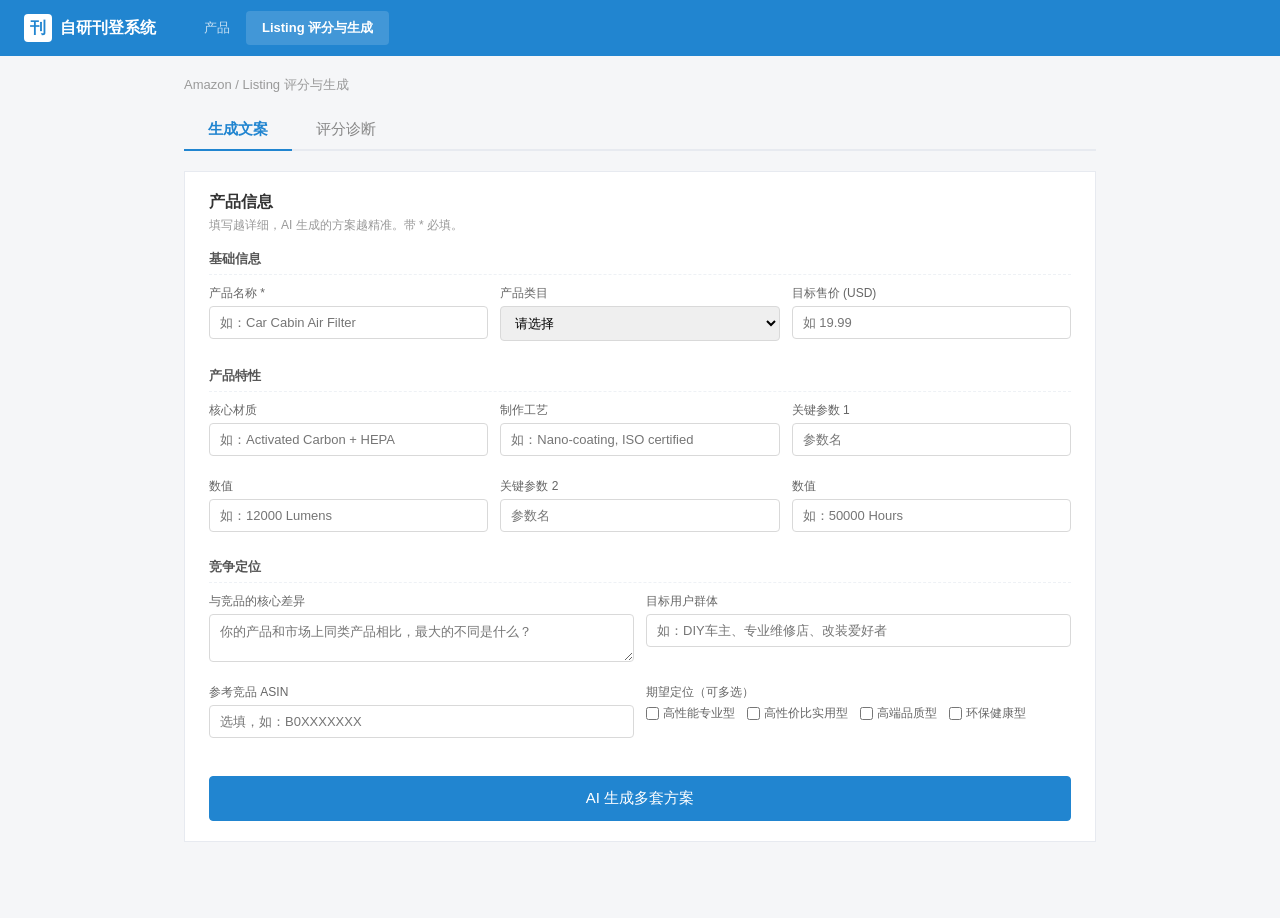
==== frontend/listing-tools.html @ e7f7dcfa "新增 Listing 评分与生成：AI多方案生成(策略分析+优势对比)+详细诊断(问题/原因/改进/效果)，独立页面，localStorage串联产品表单" ====
<!doctype html>
<html lang="zh-CN">
<head>
  <meta charset="UTF-8" />
  <meta name="viewport" content="width=device-width, initial-scale=1.0" />
  <title>Listing 评分与生成</title>
  <link rel="stylesheet" href="listing-tools.css?v=1" />
</head>
<body>
  <header class="topbar">
    <div class="brand">
      <span class="logo">刊</span>
      <span>自研刊登系统</span>
    </div>
    <nav>
      <a href="create-product">产品</a>
      <a class="active" href="listing-tools">Listing 评分与生成</a>
    </nav>
  </header>

  <main class="page">
    <div class="breadcrumb">Amazon / Listing 评分与生成</div>

    <div class="mode-tabs">
      <button class="mode-tab active" data-mode="generate">生成文案</button>
      <button class="mode-tab" data-mode="score">评分诊断</button>
    </div>

    <!-- ═══ GENERATOR ═══ -->
    <div id="mode-generate" class="mode-content">
      <section class="card">
        <h2>产品信息</h2>
        <p class="section-desc">填写越详细，AI 生成的方案越精准。带 * 必填。</p>

        <div class="form-section">
          <h3>基础信息</h3>
          <div class="form-grid-3">
            <label>产品名称 * <input id="genName" placeholder="如：Car Cabin Air Filter" /></label>
            <label>产品类目 <select id="genCategory">
              <option value="">请选择</option>
              <option value="auto_parts">汽配</option>
              <option value="home_kitchen">家居厨房</option>
              <option value="electronics">电子</option>
              <option value="sports_outdoors">运动户外</option>
              <option value="baby">母婴</option>
              <option value="tools">工具家装</option>
              <option value="other">其他</option>
            </select></label>
            <label>目标售价 (USD) <input id="genPrice" type="number" step="0.01" min="0" placeholder="如 19.99" /></label>
          </div>
        </div>

        <div class="form-section">
          <h3>产品特性</h3>
          <div class="form-grid-3">
            <label>核心材质 <input id="genMaterial" placeholder="如：Activated Carbon + HEPA" /></label>
            <label>制作工艺 <input id="genProcess" placeholder="如：Nano-coating, ISO certified" /></label>
            <label>关键参数 1 <input id="genSpec1Name" placeholder="参数名" /></label>
            <label>数值 <input id="genSpec1Value" placeholder="如：12000 Lumens" /></label>
            <label>关键参数 2 <input id="genSpec2Name" placeholder="参数名" /></label>
            <label>数值 <input id="genSpec2Value" placeholder="如：50000 Hours" /></label>
          </div>
        </div>

        <div class="form-section">
          <h3>竞争定位</h3>
          <div class="form-grid-2">
            <label>与竞品的核心差异 <textarea id="genDiff" rows="2" placeholder="你的产品和市场上同类产品相比，最大的不同是什么？"></textarea></label>
            <label>目标用户群体 <input id="genAudience" placeholder="如：DIY车主、专业维修店、改装爱好者" /></label>
            <label>参考竞品 ASIN <input id="genAsin" placeholder="选填，如：B0XXXXXXX" /></label>
            <label>期望定位（可多选）
              <div class="checkbox-group">
                <label><input type="checkbox" name="positioning" value="performance" /> 高性能专业型</label>
                <label><input type="checkbox" name="positioning" value="value" /> 高性价比实用型</label>
                <label><input type="checkbox" name="positioning" value="premium" /> 高端品质型</label>
                <label><input type="checkbox" name="positioning" value="eco" /> 环保健康型</label>
              </div>
            </label>
          </div>
        </div>

        <button class="btn primary btn-lg" id="runGenerate">AI 生成多套方案</button>
        <span id="genStatus" class="status-text hidden"></span>
      </section>

      <div id="plansContainer" class="hidden">
        <!-- dynamically rendered -->
      </div>
    </div>

    <!-- ═══ SCORER ═══ -->
    <div id="mode-score" class="mode-content hidden">
      <section class="card">
        <h2>Listing 诊断</h2>
        <p class="section-desc">粘贴你的 Listing 内容，AI 逐项诊断并给出改进理由和预期效果。</p>

        <div class="form-section">
          <label>标题 * <textarea id="scoreTitle" rows="2" maxlength="250" placeholder="粘贴产品标题..."></textarea></label>
        </div>
        <div class="form-section">
          <label>Bullet Point 1 <textarea id="scoreB1" rows="2" maxlength="500"></textarea></label>
          <label>Bullet Point 2 <textarea id="scoreB2" rows="2" maxlength="500"></textarea></label>
          <label>Bullet Point 3 <textarea id="scoreB3" rows="2" maxlength="500"></textarea></label>
          <label>Bullet Point 4 <textarea id="scoreB4" rows="2" maxlength="500"></textarea></label>
          <label>Bullet Point 5 <textarea id="scoreB5" rows="2" maxlength="500"></textarea></label>
        </div>
        <div class="form-section">
          <label>产品描述 <textarea id="scoreDesc" rows="4" maxlength="2500" placeholder="粘贴产品描述..."></textarea></label>
        </div>
        <div class="form-grid-3">
          <label>Search Terms <textarea id="scoreST" rows="2" maxlength="250"></textarea></label>
          <label>图片数量 <input id="scoreImgs" type="number" min="0" max="9" value="0" /></label>
          <label>类目 <input id="scoreCat" placeholder="如 AUTO_PART" /></label>
        </div>

        <button class="btn primary btn-lg" id="runScore">AI 详细诊断</button>
        <span id="scoreStatus" class="status-text hidden"></span>
      </section>

      <div id="diagnosisContainer" class="hidden">
        <!-- dynamically rendered -->
      </div>
    </div>
  </main>

  <div class="toast" id="toast"></div>
  <script src="listing-tools.js?v=1"></script>
</body>
</html>
---- frontend/listing-tools.css ----
*, *::before, *::after { box-sizing: border-box; margin: 0; padding: 0; }
body { font-family: -apple-system, "Microsoft YaHei", sans-serif; font-size: 14px; color: #333; background: #f5f6f8; }

/* ── Topbar ──────────────────────────── */
.topbar { position: sticky; top: 0; z-index: 100; display: flex; align-items: center; gap: 32px; height: 56px; padding: 0 24px; background: #2185d0; color: #fff; }
.topbar .brand { display: flex; align-items: center; gap: 8px; font-size: 16px; font-weight: 600; }
.topbar .logo { display: inline-flex; align-items: center; justify-content: center; width: 28px; height: 28px; background: #fff; color: #2185d0; border-radius: 4px; font-size: 16px; }
.topbar nav { display: flex; gap: 0; }
.topbar nav a { color: rgba(255,255,255,.75); text-decoration: none; padding: 8px 16px; border-radius: 4px; font-size: 13px; transition: .2s; }
.topbar nav a:hover { color: #fff; background: rgba(255,255,255,.1); }
.topbar nav a.active { color: #fff; font-weight: 600; background: rgba(255,255,255,.15); }

/* ── Layout ───────────────────────────── */
.page { max-width: 960px; margin: 0 auto; padding: 20px 24px 60px; }
.breadcrumb { color: #999; font-size: 13px; margin-bottom: 16px; }

/* ── Mode Tabs ────────────────────────── */
.mode-tabs { display: flex; gap: 0; margin-bottom: 20px; border-bottom: 2px solid #e7eaf0; }
.mode-tab { padding: 10px 24px; border: none; background: none; font-size: 15px; color: #888; cursor: pointer; border-bottom: 2px solid transparent; margin-bottom: -2px; transition: .2s; }
.mode-tab:hover { color: #333; }
.mode-tab.active { color: #2185d0; font-weight: 600; border-bottom-color: #2185d0; }

.mode-content.hidden { display: none; }

/* ── Cards ────────────────────────────── */
.card { background: #fff; border: 1px solid #e7eaf0; padding: 20px 24px; margin-bottom: 16px; }
.card h2 { font-size: 16px; margin-bottom: 4px; }
.section-desc { color: #999; font-size: 12px; margin-bottom: 16px; }

/* ── Form ─────────────────────────────── */
.form-section { margin-bottom: 16px; }
.form-section h3 { font-size: 13px; color: #555; margin-bottom: 10px; padding-bottom: 6px; border-bottom: 1px dashed #eef1f5; }
.form-grid-3 { display: grid; grid-template-columns: repeat(3, 1fr); gap: 12px; }
.form-grid-2 { display: grid; grid-template-columns: 1fr 1fr; gap: 12px; }
.form-section label { display: block; font-size: 12px; color: #666; margin-bottom: 10px; }
.form-section input, .form-section textarea, .form-section select { display: block; width: 100%; margin-top: 4px; padding: 8px 10px; border: 1px solid #d9d9d9; border-radius: 4px; font-size: 13px; font-family: inherit; }
.form-section textarea { resize: vertical; }
.checkbox-group { display: flex; flex-wrap: wrap; gap: 12px; margin-top: 4px; }
.checkbox-group label { display: inline-flex; align-items: center; gap: 4px; font-size: 12px; margin-bottom: 0; }
.checkbox-group input { width: auto; margin-top: 0; }

/* ── Buttons ──────────────────────────── */
.btn { display: inline-flex; align-items: center; justify-content: center; padding: 8px 20px; border: 1px solid #d9d9d9; border-radius: 4px; font-size: 13px; cursor: pointer; background: #fff; transition: .2s; }
.btn:hover { border-color: #aaa; }
.btn.primary { background: #2185d0; color: #fff; border-color: #2185d0; }
.btn.primary:hover { background: #1a6fb5; }
.btn-lg { padding: 12px 32px; font-size: 15px; width: 100%; margin-top: 12px; }
.btn-sm { padding: 4px 12px; font-size: 11px; }
.status-text { display: inline-block; margin-left: 12px; font-size: 12px; color: #999; }
.status-text.show { display: inline-block; }

/* ── Plans ────────────────────────────── */
.plan-card { background: #fff; border: 1px solid #e7eaf0; padding: 0; margin-bottom: 20px; }
.plan-header { display: flex; align-items: center; gap: 12px; padding: 14px 20px; background: #fafbfc; border-bottom: 1px solid #eef1f5; }
.plan-num { font-size: 20px; font-weight: 700; color: #2185d0; }
.plan-strategy { font-size: 15px; font-weight: 600; }
.plan-reasoning { margin: 10px 20px 0; padding: 10px 14px; background: #f0f5ff; border-left: 3px solid #2185d0; border-radius: 4px; font-size: 13px; line-height: 1.7; }
.plan-meta { display: flex; gap: 24px; margin: 10px 20px; font-size: 12px; color: #888; }
.plan-meta span { display: flex; align-items: baseline; gap: 4px; }
.plan-meta strong { color: #555; }
.plan-body { padding: 16px 20px; }
.plan-field { margin-bottom: 14px; }
.plan-field-label { font-size: 11px; color: #999; text-transform: uppercase; letter-spacing: .5px; margin-bottom: 4px; }
.plan-field-value { font-size: 13px; color: #333; line-height: 1.7; word-break: break-word; }
.plan-actions { display: flex; gap: 8px; padding: 12px 20px; border-top: 1px solid #eef1f5; background: #fafbfc; }

/* ── Diagnosis ──────────────────────────── */
.diag-header { display: flex; align-items: center; gap: 18px; padding: 20px 24px; background: #fff; border: 2px solid #e7eaf0; border-radius: 8px; margin-bottom: 20px; }
.diag-score { font-size: 48px; font-weight: 800; line-height: 1; }
.diag-grade { font-size: 22px; font-weight: 600; }
.diag-summary { color: #666; font-size: 13px; flex: 1; }
.diag-priority { background: #fff; border: 1px solid #e7eaf0; padding: 16px 20px; margin-bottom: 20px; }
.diag-priority h3 { font-size: 14px; color: #cf1322; margin-bottom: 8px; }
.diag-priority li { font-size: 13px; margin-bottom: 4px; color: #555; margin-left: 18px; }

.dim-card { background: #fff; border: 1px solid #e7eaf0; margin-bottom: 14px; }
.dim-header { display: flex; align-items: center; justify-content: space-between; padding: 12px 18px; background: #fafbfc; border-bottom: 1px solid #eef1f5; }
.dim-name { font-size: 14px; font-weight: 600; }
.dim-score-badge { padding: 3px 10px; border-radius: 12px; font-size: 12px; font-weight: 600; }
.dim-positives { padding: 8px 18px; font-size: 12px; color: #389e0d; background: #f6ffed; }
.dim-positives::before { content: "✓ 亮点: "; font-weight: 600; }
.dim-issues { padding: 0; }
.dim-issue { padding: 14px 18px; border-bottom: 1px solid #f5f5f5; }
.dim-issue:last-child { border-bottom: none; }
.issue-title { font-size: 13px; font-weight: 600; color: #cf1322; margin-bottom: 6px; }
.issue-title::before { content: "✗ "; }
.issue-detail { display: grid; grid-template-columns: 60px 1fr; gap: 6px; font-size: 12px; line-height: 1.6; margin-bottom: 3px; }
.issue-detail-label { color: #999; }
.issue-detail-value { color: #555; }

/* ── Toast ─────────────────────────────── */
.toast { position: fixed; bottom: 30px; right: 30px; padding: 12px 24px; background: #333; color: #fff; border-radius: 6px; font-size: 13px; opacity: 0; transform: translateY(10px); transition: .3s; pointer-events: none; z-index: 9999; }
.toast.show { opacity: 1; transform: translateY(0); }

.hidden { display: none !important; }

/* ── Responsive ────────────────────────── */
@media (max-width: 768px) {
  .form-grid-3, .form-grid-2 { grid-template-columns: 1fr; }
  .plan-meta { flex-direction: column; gap: 6px; }
  .diag-header { flex-direction: column; align-items: flex-start; }
}
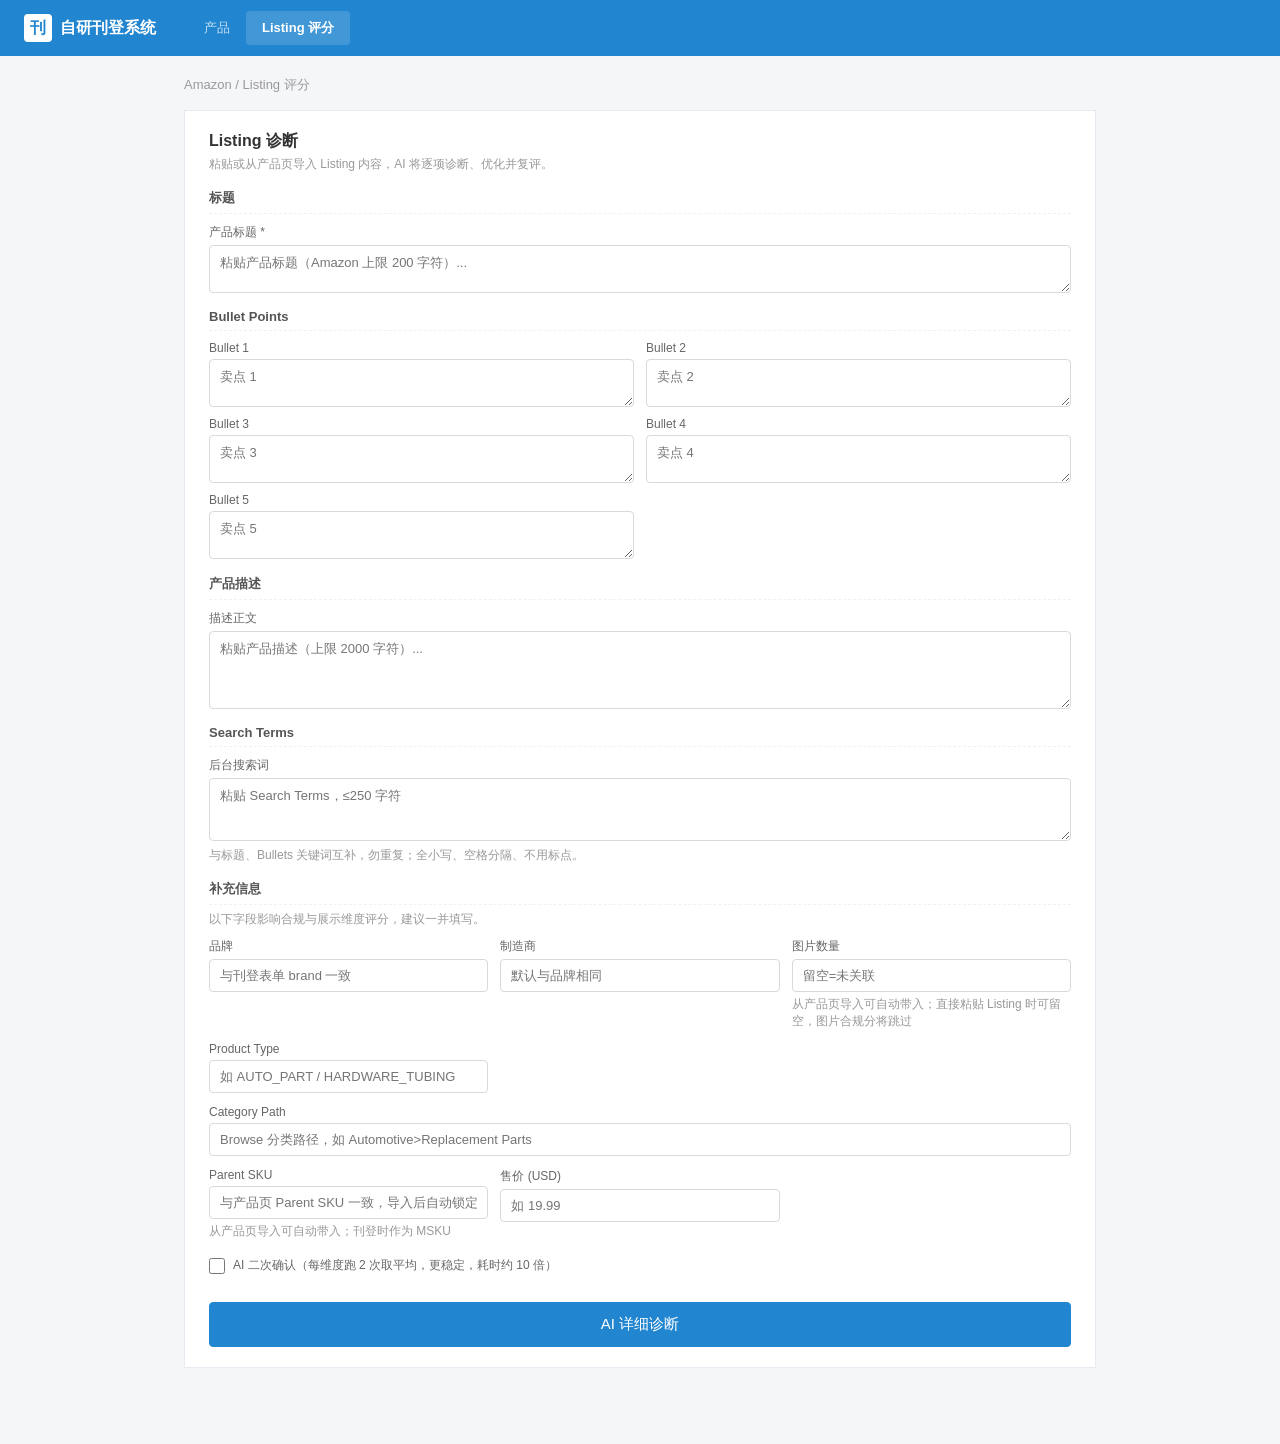
==== commit 32fd742d: "feat: listing rule engine, publish readiness, and product form UX Add weighted rule+AI scoring, per-" ====
--- a/frontend/listing-tools.html
+++ b/frontend/listing-tools.html
@@ -3,8 +3,8 @@
 <head>
   <meta charset="UTF-8" />
   <meta name="viewport" content="width=device-width, initial-scale=1.0" />
-  <title>Listing 评分与生成</title>
-  <link rel="stylesheet" href="listing-tools.css?v=1" />
+  <title>Listing 评分</title>
+  <link rel="stylesheet" href="listing-tools.css?v=10" />
 </head>
 <body>
   <header class="topbar">
@@ -14,116 +14,78 @@
     </div>
     <nav>
       <a href="create-product">产品</a>
-      <a class="active" href="listing-tools">Listing 评分与生成</a>
+      <a class="active" href="listing-tools">Listing 评分</a>
     </nav>
   </header>
 
   <main class="page">
-    <div class="breadcrumb">Amazon / Listing 评分与生成</div>
+    <div class="breadcrumb">Amazon / Listing 评分</div>
 
-    <div class="mode-tabs">
-      <button class="mode-tab active" data-mode="generate">生成文案</button>
-      <button class="mode-tab" data-mode="score">评分诊断</button>
-    </div>
+    <section class="card">
+      <h2>Listing 诊断</h2>
+      <p class="section-desc">粘贴或从产品页导入 Listing 内容，AI 将逐项诊断、优化并复评。</p>
 
-    <!-- ═══ GENERATOR ═══ -->
-    <div id="mode-generate" class="mode-content">
-      <section class="card">
-        <h2>产品信息</h2>
-        <p class="section-desc">填写越详细，AI 生成的方案越精准。带 * 必填。</p>
+      <div id="importBannerSlot"></div>
 
-        <div class="form-section">
-          <h3>基础信息</h3>
-          <div class="form-grid-3">
-            <label>产品名称 * <input id="genName" placeholder="如：Car Cabin Air Filter" /></label>
-            <label>产品类目 <select id="genCategory">
-              <option value="">请选择</option>
-              <option value="auto_parts">汽配</option>
-              <option value="home_kitchen">家居厨房</option>
-              <option value="electronics">电子</option>
-              <option value="sports_outdoors">运动户外</option>
-              <option value="baby">母婴</option>
-              <option value="tools">工具家装</option>
-              <option value="other">其他</option>
-            </select></label>
-            <label>目标售价 (USD) <input id="genPrice" type="number" step="0.01" min="0" placeholder="如 19.99" /></label>
-          </div>
+      <div class="form-section">
+        <h3>标题</h3>
+        <label class="field-full">产品标题 *<textarea id="scoreTitle" rows="2" maxlength="200" placeholder="粘贴产品标题（Amazon 上限 200 字符）..."></textarea></label>
+      </div>
+
+      <div class="form-section">
+        <h3>Bullet Points</h3>
+        <div class="bullet-grid">
+          <label>Bullet 1<textarea id="scoreB1" rows="2" maxlength="500" placeholder="卖点 1"></textarea></label>
+          <label>Bullet 2<textarea id="scoreB2" rows="2" maxlength="500" placeholder="卖点 2"></textarea></label>
+          <label>Bullet 3<textarea id="scoreB3" rows="2" maxlength="500" placeholder="卖点 3"></textarea></label>
+          <label>Bullet 4<textarea id="scoreB4" rows="2" maxlength="500" placeholder="卖点 4"></textarea></label>
+          <label>Bullet 5<textarea id="scoreB5" rows="2" maxlength="500" placeholder="卖点 5"></textarea></label>
         </div>
+      </div>
 
-        <div class="form-section">
-          <h3>产品特性</h3>
-          <div class="form-grid-3">
-            <label>核心材质 <input id="genMaterial" placeholder="如：Activated Carbon + HEPA" /></label>
-            <label>制作工艺 <input id="genProcess" placeholder="如：Nano-coating, ISO certified" /></label>
-            <label>关键参数 1 <input id="genSpec1Name" placeholder="参数名" /></label>
-            <label>数值 <input id="genSpec1Value" placeholder="如：12000 Lumens" /></label>
-            <label>关键参数 2 <input id="genSpec2Name" placeholder="参数名" /></label>
-            <label>数值 <input id="genSpec2Value" placeholder="如：50000 Hours" /></label>
-          </div>
+      <div class="form-section">
+        <h3>产品描述</h3>
+        <label class="field-full">描述正文<textarea id="scoreDesc" rows="4" maxlength="2000" placeholder="粘贴产品描述（上限 2000 字符）..."></textarea></label>
+      </div>
+
+      <div class="form-section">
+        <h3>Search Terms</h3>
+        <label class="field-full">后台搜索词<textarea id="scoreST" rows="3" maxlength="250" placeholder="粘贴 Search Terms，≤250 字符"></textarea></label>
+        <p class="field-hint">与标题、Bullets 关键词互补，勿重复；全小写、空格分隔、不用标点。</p>
+      </div>
+
+      <div class="form-section">
+        <h3>补充信息</h3>
+        <p class="field-hint">以下字段影响合规与展示维度评分，建议一并填写。</p>
+        <div class="score-meta-grid score-meta-grid-3">
+          <label>品牌<input id="scoreBrand" maxlength="50" placeholder="与刊登表单 brand 一致" /></label>
+          <label>制造商<input id="scoreManufacturer" maxlength="50" placeholder="默认与品牌相同" /></label>
+          <label id="scoreImgsWrap">图片数量
+            <input id="scoreImgs" type="number" min="0" max="9" placeholder="留空=未关联" />
+            <span id="scoreImgsHint" class="field-hint inline-hint">从产品页导入可自动带入；直接粘贴 Listing 时可留空，图片合规分将跳过</span>
+          </label>
+          <label>Product Type<input id="scoreCat" placeholder="如 AUTO_PART / HARDWARE_TUBING" /></label>
+          <label class="score-meta-wide">Category Path<input id="scoreCatPath" placeholder="Browse 分类路径，如 Automotive>Replacement Parts" /></label>
+          <label id="scoreMskuWrap">Parent SKU
+            <input id="scoreMsku" maxlength="40" placeholder="与产品页 Parent SKU 一致，导入后自动锁定" />
+            <span id="scoreMskuHint" class="field-hint inline-hint">从产品页导入可自动带入；刊登时作为 MSKU</span>
+          </label>
+          <label>售价 (USD)<input id="scorePrice" type="number" step="0.01" min="0" placeholder="如 19.99" /></label>
+          <label class="score-meta-wide score-confirm-row" for="scoreAiConfirm">
+            <input type="checkbox" id="scoreAiConfirm" />
+            <span class="score-confirm-text">AI 二次确认（每维度跑 2 次取平均，更稳定，耗时约 10 倍）</span>
+          </label>
         </div>
+      </div>
 
-        <div class="form-section">
-          <h3>竞争定位</h3>
-          <div class="form-grid-2">
-            <label>与竞品的核心差异 <textarea id="genDiff" rows="2" placeholder="你的产品和市场上同类产品相比，最大的不同是什么？"></textarea></label>
-            <label>目标用户群体 <input id="genAudience" placeholder="如：DIY车主、专业维修店、改装爱好者" /></label>
-            <label>参考竞品 ASIN <input id="genAsin" placeholder="选填，如：B0XXXXXXX" /></label>
-            <label>期望定位（可多选）
-              <div class="checkbox-group">
-                <label><input type="checkbox" name="positioning" value="performance" /> 高性能专业型</label>
-                <label><input type="checkbox" name="positioning" value="value" /> 高性价比实用型</label>
-                <label><input type="checkbox" name="positioning" value="premium" /> 高端品质型</label>
-                <label><input type="checkbox" name="positioning" value="eco" /> 环保健康型</label>
-              </div>
-            </label>
-          </div>
-        </div>
+      <button class="btn primary btn-lg" id="runScore">AI 详细诊断</button>
+      <span id="scoreStatus" class="status-text hidden"></span>
+    </section>
 
-        <button class="btn primary btn-lg" id="runGenerate">AI 生成多套方案</button>
-        <span id="genStatus" class="status-text hidden"></span>
-      </section>
-
-      <div id="plansContainer" class="hidden">
-        <!-- dynamically rendered -->
-      </div>
-    </div>
-
-    <!-- ═══ SCORER ═══ -->
-    <div id="mode-score" class="mode-content hidden">
-      <section class="card">
-        <h2>Listing 诊断</h2>
-        <p class="section-desc">粘贴你的 Listing 内容，AI 逐项诊断并给出改进理由和预期效果。</p>
-
-        <div class="form-section">
-          <label>标题 * <textarea id="scoreTitle" rows="2" maxlength="250" placeholder="粘贴产品标题..."></textarea></label>
-        </div>
-        <div class="form-section">
-          <label>Bullet Point 1 <textarea id="scoreB1" rows="2" maxlength="500"></textarea></label>
-          <label>Bullet Point 2 <textarea id="scoreB2" rows="2" maxlength="500"></textarea></label>
-          <label>Bullet Point 3 <textarea id="scoreB3" rows="2" maxlength="500"></textarea></label>
-          <label>Bullet Point 4 <textarea id="scoreB4" rows="2" maxlength="500"></textarea></label>
-          <label>Bullet Point 5 <textarea id="scoreB5" rows="2" maxlength="500"></textarea></label>
-        </div>
-        <div class="form-section">
-          <label>产品描述 <textarea id="scoreDesc" rows="4" maxlength="2500" placeholder="粘贴产品描述..."></textarea></label>
-        </div>
-        <div class="form-grid-3">
-          <label>Search Terms <textarea id="scoreST" rows="2" maxlength="250"></textarea></label>
-          <label>图片数量 <input id="scoreImgs" type="number" min="0" max="9" value="0" /></label>
-          <label>类目 <input id="scoreCat" placeholder="如 AUTO_PART" /></label>
-        </div>
-
-        <button class="btn primary btn-lg" id="runScore">AI 详细诊断</button>
-        <span id="scoreStatus" class="status-text hidden"></span>
-      </section>
-
-      <div id="diagnosisContainer" class="hidden">
-        <!-- dynamically rendered -->
-      </div>
-    </div>
+    <div id="diagnosisContainer" class="hidden"></div>
   </main>
 
   <div class="toast" id="toast"></div>
-  <script src="listing-tools.js?v=1"></script>
+  <script src="listing-tools.js?v=12"></script>
 </body>
 </html>
--- a/frontend/listing-tools.css
+++ b/frontend/listing-tools.css
@@ -12,7 +12,33 @@
 
 /* ── Layout ───────────────────────────── */
 .page { max-width: 960px; margin: 0 auto; padding: 20px 24px 60px; }
+.page-with-nav { margin-right: 140px; }
 .breadcrumb { color: #999; font-size: 13px; margin-bottom: 16px; }
+
+/* ── Product-page-like form rows ──────── */
+.form-rows { display: grid; gap: 16px; }
+.form-row { display: grid; grid-template-columns: 110px 1fr; gap: 10px 16px; align-items: start; }
+.form-row.required .row-label::before { content: "*"; color: #d93c3c; margin-right: 2px; }
+.row-label { padding-top: 9px; color: #555; font-size: 13px; line-height: 1.4; }
+.row-content { min-width: 0; }
+.row-content input, .row-content textarea { display: block; width: 100%; margin-top: 0; padding: 8px 10px; border: 1px solid #d9d9d9; border-radius: 4px; font-size: 13px; font-family: inherit; }
+.mt-8 { margin-top: 8px; }
+.mt-12 { margin-top: 12px; }
+
+/* ── Generator toolbar ────────────────── */
+.gen-toolbar { display: flex; align-items: center; justify-content: space-between; gap: 12px; margin-bottom: 12px; flex-wrap: wrap; }
+.gen-toolbar-hint { font-size: 13px; color: #666; flex: 1; min-width: 200px; }
+.gen-form .card h2 small { font-size: 12px; font-weight: 400; color: #999; margin-left: 8px; }
+.gen-actions { position: sticky; bottom: 0; z-index: 10; background: linear-gradient(transparent, #f5f6f8 30%); padding: 16px 0 8px; margin-top: 8px; }
+.form-grid.compact { display: grid; grid-template-columns: repeat(2, 1fr); gap: 12px; }
+.form-grid.compact label { margin-bottom: 0; }
+
+/* ── Side nav ─────────────────────────── */
+.side-nav { position: fixed; top: 96px; right: max(16px, calc(50% - 580px)); z-index: 5; display: flex; flex-direction: column; gap: 8px; width: 100px; padding-left: 12px; border-left: 1px solid #d7dce5; }
+.side-nav a { position: relative; color: #456; text-decoration: none; font-size: 12px; line-height: 1.4; padding: 2px 0; }
+.side-nav a:hover { color: #2185d0; }
+.side-nav a.active { color: #2185d0; font-weight: 600; }
+.side-nav a.hidden { display: none; }
 
 /* ── Mode Tabs ────────────────────────── */
 .mode-tabs { display: flex; gap: 0; margin-bottom: 20px; border-bottom: 2px solid #e7eaf0; }
@@ -33,6 +59,40 @@
 .form-grid-3 { display: grid; grid-template-columns: repeat(3, 1fr); gap: 12px; }
 .form-grid-2 { display: grid; grid-template-columns: 1fr 1fr; gap: 12px; }
 .form-section label { display: block; font-size: 12px; color: #666; margin-bottom: 10px; }
+.field-full { margin-bottom: 0; }
+.field-hint { font-size: 12px; color: #999; margin: -4px 0 10px; }
+.bullet-grid { display: grid; grid-template-columns: 1fr 1fr; gap: 10px 12px; }
+.bullet-grid label { margin-bottom: 0; }
+.score-meta-grid { display: grid; grid-template-columns: repeat(4, 1fr); gap: 12px; }
+.score-meta-grid-3 { grid-template-columns: repeat(3, 1fr); }
+.score-meta-wide { grid-column: 1 / -1; }
+.score-confirm-row {
+  display: flex !important;
+  flex-direction: row;
+  align-items: flex-start;
+  gap: 8px;
+  font-size: 13px;
+  color: #555;
+  margin-top: 4px;
+  margin-bottom: 0;
+  cursor: pointer;
+  line-height: 1.5;
+}
+.score-confirm-row input[type="checkbox"] {
+  display: inline-block !important;
+  width: 16px !important;
+  height: 16px;
+  min-width: 16px;
+  margin: 2px 0 0 !important;
+  padding: 0;
+  flex-shrink: 0;
+  cursor: pointer;
+}
+.score-confirm-text {
+  flex: 1;
+  min-width: 0;
+}
+.score-meta-grid label { margin-bottom: 0; }
 .form-section input, .form-section textarea, .form-section select { display: block; width: 100%; margin-top: 4px; padding: 8px 10px; border: 1px solid #d9d9d9; border-radius: 4px; font-size: 13px; font-family: inherit; }
 .form-section textarea { resize: vertical; }
 .checkbox-group { display: flex; flex-wrap: wrap; gap: 12px; margin-top: 4px; }
@@ -41,11 +101,13 @@
 
 /* ── Buttons ──────────────────────────── */
 .btn { display: inline-flex; align-items: center; justify-content: center; padding: 8px 20px; border: 1px solid #d9d9d9; border-radius: 4px; font-size: 13px; cursor: pointer; background: #fff; transition: .2s; }
-.btn:hover { border-color: #aaa; }
+.btn.secondary { background: #fff; color: #333; }
+.btn.secondary:hover { border-color: #2185d0; color: #2185d0; }
 .btn.primary { background: #2185d0; color: #fff; border-color: #2185d0; }
 .btn.primary:hover { background: #1a6fb5; }
 .btn-lg { padding: 12px 32px; font-size: 15px; width: 100%; margin-top: 12px; }
-.btn-sm { padding: 4px 12px; font-size: 11px; }
+.plans-heading { font-size: 16px; font-weight: 600; margin: 24px 0 12px; color: #333; }
+.btn-sm { padding: 6px 14px; font-size: 12px; }
 .status-text { display: inline-block; margin-left: 12px; font-size: 12px; color: #999; }
 .status-text.show { display: inline-block; }
 
@@ -58,7 +120,10 @@
 .plan-meta { display: flex; gap: 24px; margin: 10px 20px; font-size: 12px; color: #888; }
 .plan-meta span { display: flex; align-items: baseline; gap: 4px; }
 .plan-meta strong { color: #555; }
-.plan-body { padding: 16px 20px; }
+.plan-body { padding: 0; }
+.plan-section { padding: 14px 20px; border-bottom: 1px solid #eef1f5; }
+.plan-section:last-child { border-bottom: none; }
+.plan-section-title { font-size: 13px; font-weight: 600; color: #2185d0; margin-bottom: 10px; padding-bottom: 6px; border-bottom: 1px dashed #e8edf3; }
 .plan-field { margin-bottom: 14px; }
 .plan-field-label { font-size: 11px; color: #999; text-transform: uppercase; letter-spacing: .5px; margin-bottom: 4px; }
 .plan-field-value { font-size: 13px; color: #333; line-height: 1.7; word-break: break-word; }
@@ -72,6 +137,24 @@
 .diag-priority { background: #fff; border: 1px solid #e7eaf0; padding: 16px 20px; margin-bottom: 20px; }
 .diag-priority h3 { font-size: 14px; color: #cf1322; margin-bottom: 8px; }
 .diag-priority li { font-size: 13px; margin-bottom: 4px; color: #555; margin-left: 18px; }
+.diag-breakdown { font-size: 12px; color: #888; margin-top: 4px; }
+
+.rule-checks-card { background: #fff; border: 1px solid #e7eaf0; padding: 16px 20px; margin-bottom: 20px; }
+.rule-checks-card h3 { font-size: 14px; margin-bottom: 12px; display: flex; align-items: center; justify-content: space-between; }
+.rule-checks-meta { font-size: 12px; font-weight: 400; color: #888; }
+.rule-checks-grid { display: grid; grid-template-columns: repeat(2, 1fr); gap: 12px 20px; }
+.rule-check-group { min-width: 0; }
+.rule-check-dim { font-size: 12px; font-weight: 600; color: #555; margin-bottom: 6px; }
+.rule-check-item { display: grid; grid-template-columns: 18px 1fr auto; gap: 6px; align-items: start; font-size: 12px; line-height: 1.5; padding: 4px 0; }
+.rule-check-item.pass .rule-check-icon { color: #389e0d; }
+.rule-check-item.fail .rule-check-icon { color: #cf1322; }
+.rule-check-item.fail .rule-check-msg { color: #555; }
+.rule-check-pts { color: #999; font-size: 11px; white-space: nowrap; }
+.rule-check-item.skipped .rule-check-icon { color: #888; }
+.rule-check-item.skipped .rule-check-msg { color: #888; font-style: italic; }
+.diag-image-skip { background: #fffbe6; border: 1px solid #ffe58f; color: #ad6800; padding: 10px 16px; border-radius: 4px; font-size: 13px; margin-bottom: 16px; }
+.field-hint.inline-hint { display: block; margin-top: 4px; margin-bottom: 0; }
+.readonly-field { background: #f5f5f5; color: #666; cursor: not-allowed; }
 
 .dim-card { background: #fff; border: 1px solid #e7eaf0; margin-bottom: 14px; }
 .dim-header { display: flex; align-items: center; justify-content: space-between; padding: 12px 18px; background: #fafbfc; border-bottom: 1px solid #eef1f5; }
@@ -83,7 +166,19 @@
 .dim-issue { padding: 14px 18px; border-bottom: 1px solid #f5f5f5; }
 .dim-issue:last-child { border-bottom: none; }
 .issue-title { font-size: 13px; font-weight: 600; color: #cf1322; margin-bottom: 6px; }
-.issue-title::before { content: "✗ "; }
+.issue-title .issue-src + span, .issue-title { color: #333; }
+.dim-issue .issue-title { color: #333; }
+.issue-src { display: inline-block; font-size: 10px; font-weight: 600; padding: 1px 6px; border-radius: 3px; margin-right: 6px; vertical-align: middle; }
+.issue-src.src-rule { background: #fff1f0; color: #cf1322; }
+.issue-src.src-ai { background: #f0f5ff; color: #2185d0; }
+.issue-src.src-publish { background: #fffbe6; color: #ad6800; }
+.dim-subscore { padding: 0 18px 8px; font-size: 11px; color: #999; }
+
+.publish-ready-card { background: #fff; border: 1px solid #e7eaf0; padding: 16px 20px; margin-bottom: 20px; }
+.publish-ready-card.ready { border-color: #b7eb8f; }
+.publish-ready-card.warn { border-color: #ffe58f; background: #fffbe6; }
+.publish-ready-card h3 { font-size: 14px; margin-bottom: 12px; display: flex; align-items: center; justify-content: space-between; }
+.publish-checks { display: grid; gap: 4px; }
 .issue-detail { display: grid; grid-template-columns: 60px 1fr; gap: 6px; font-size: 12px; line-height: 1.6; margin-bottom: 3px; }
 .issue-detail-label { color: #999; }
 .issue-detail-value { color: #555; }
@@ -95,8 +190,53 @@
 .hidden { display: none !important; }
 
 /* ── Responsive ────────────────────────── */
+/* ── Import Banner ────────────────────── */
+.import-banner { padding: 12px 16px; background: #f0f5ff; border-left: 3px solid #2185d0; border-radius: 4px; font-size: 13px; line-height: 1.8; margin-bottom: 16px; display: flex; flex-wrap: wrap; align-items: center; gap: 8px; }
+.import-tag { display: inline-block; padding: 2px 8px; border-radius: 4px; font-size: 12px; }
+.import-tag.ok { background: #f6ffed; color: #389e0d; border: 1px solid #b7eb8f; }
+.import-tag.warn { background: #fffbe6; color: #ad6800; border: 1px solid #ffe58f; }
+
+/* ── Optimize Bar ───────────────────── */
+.optimize-bar { padding: 16px 0; text-align: center; }
+
+/* ── Score Compare ────────────────── */
+.score-compare { display: flex; align-items: center; gap: 16px; padding: 16px 20px; background: #fafbfc; border-radius: 8px; margin-bottom: 20px; flex-wrap: wrap; }
+.score-compare-item { text-align: center; }
+.score-compare-item.before .score-compare-num { color: #cf1322; }
+.score-compare-item.after .score-compare-num { color: #389e0d; }
+.score-compare-num { font-size: 36px; font-weight: 800; line-height: 1; }
+.score-compare-label { font-size: 12px; color: #999; margin-top: 4px; }
+.score-compare-arrow { font-size: 24px; color: #2185d0; font-weight: 700; }
+.score-compare.verified { position: relative; padding-top: 28px; }
+.score-compare-badge { position: absolute; top: 10px; left: 16px; font-size: 11px; font-weight: 600; color: #389e0d; background: #f6ffed; border: 1px solid #b7eb8f; border-radius: 4px; padding: 2px 8px; }
+.score-delta { font-size: 20px; font-weight: 700; margin-left: 8px; }
+.diag-breakdown { font-size: 12px; color: #888; margin-top: 4px; }
+.rescore-delta-card { background: #fff; border: 1px solid #e7eaf0; border-radius: 8px; padding: 16px 20px; margin-bottom: 20px; }
+.rescore-delta-card h3 { font-size: 14px; margin-bottom: 10px; }
+.dim-delta-row { display: grid; grid-template-columns: 80px 1fr 48px; gap: 8px; font-size: 13px; padding: 4px 0; border-bottom: 1px solid #f0f2f5; }
+.dim-delta-row:last-child { border-bottom: none; }
+
+/* ── Optimization Cards ─────────────── */
+.opt-strategy { padding: 14px 18px; background: #f0f5ff; border-left: 3px solid #2185d0; border-radius: 4px; font-size: 13px; line-height: 1.7; margin-bottom: 14px; }
+.opt-card { background: #fff; border: 1px solid #e7eaf0; margin-bottom: 12px; }
+.opt-header { display: flex; align-items: center; gap: 10px; padding: 10px 16px; background: #fafbfc; border-bottom: 1px solid #eef1f5; }
+.opt-num { font-weight: 700; color: #2185d0; font-size: 14px; }
+.opt-target { font-weight: 600; font-size: 13px; color: #333; }
+.opt-issue { padding: 10px 16px; font-size: 13px; color: #cf1322; background: #fff1f0; }
+.opt-original { padding: 8px 16px; font-size: 12px; color: #999; background: #fafafa; text-decoration: line-through; }
+.opt-detail { padding: 10px 16px; font-size: 12px; line-height: 1.8; }
+.opt-detail-row { margin-bottom: 4px; }
+.opt-content { padding: 10px 16px; background: #f6ffed; font-size: 13px; line-height: 1.7; border-top: 1px solid #eef1f5; }
+.opt-content strong { color: #389e0d; }
+.opt-apply-card { background: #fff; border: 2px solid #13a676; padding: 18px 20px; margin-top: 16px; border-radius: 6px; }
+.opt-apply-card h3 { font-size: 15px; color: #13a676; margin-bottom: 12px; }
+
 @media (max-width: 768px) {
-  .form-grid-3, .form-grid-2 { grid-template-columns: 1fr; }
+  .page-with-nav { margin-right: 0; }
+  .side-nav { display: none; }
+  .form-grid-3, .form-grid-2, .form-grid.compact, .bullet-grid, .score-meta-grid, .score-meta-grid-3 { grid-template-columns: 1fr; }
+  .form-row { grid-template-columns: 1fr; }
+  .row-label { padding-top: 0; }
   .plan-meta { flex-direction: column; gap: 6px; }
   .diag-header { flex-direction: column; align-items: flex-start; }
 }
